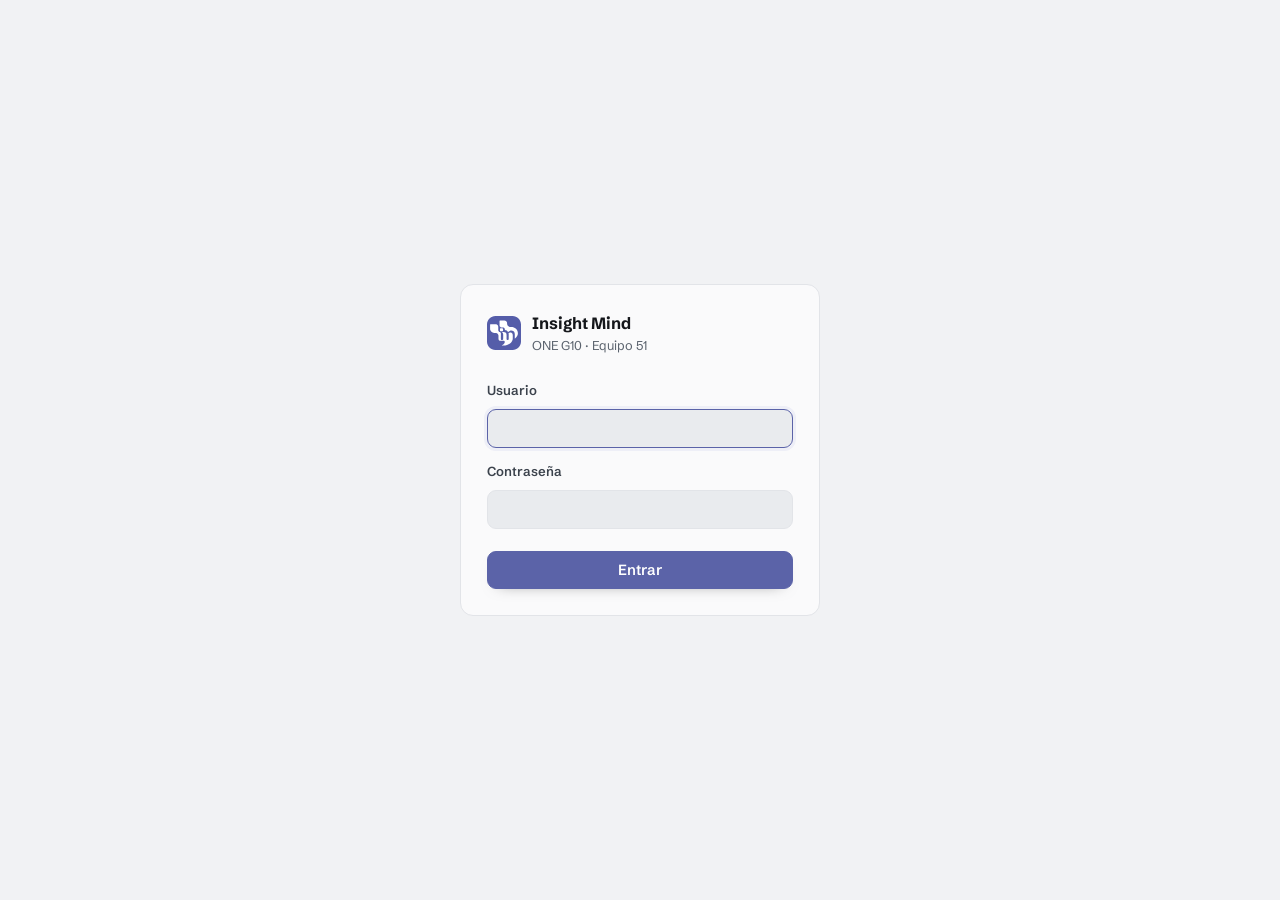
==== frontend/insightmind-v2/index.html @ 6f578e52 "feat(panel): isotipo en lugar de las iniciales y botón Actualizar en el Panorama - El isotipo de Ins" ====
<!doctype html>
<html lang="es">

<head>
  <meta charset="utf-8">
  <meta name="viewport" content="width=device-width, initial-scale=1">
  <title>Insight Mind 2.0</title>
  <link rel="preconnect" href="https://fonts.googleapis.com">
  <link rel="stylesheet"
    href="https://fonts.googleapis.com/css2?family=Schibsted+Grotesk:wght@400..800&family=IBM+Plex+Mono:wght@400;500&display=swap">
  <link rel="stylesheet" href="css/styles.css">
</head>

<body>
  <svg class="sprite" aria-hidden="true" focusable="false">
    <defs>
      <symbol id="i-flujo" viewBox="0 0 24 24">
        <path d="M13 2 4.5 13.5H11l-1 8.5 9-11.5h-6.5z" />
      </symbol>
      <symbol id="i-tickets" viewBox="0 0 24 24">
        <path
          d="M3 9.5V7a1.5 1.5 0 0 1 1.5-1.5h15A1.5 1.5 0 0 1 21 7v2.5a2.5 2.5 0 0 0 0 5V17a1.5 1.5 0 0 1-1.5 1.5h-15A1.5 1.5 0 0 1 3 17v-2.5a2.5 2.5 0 0 0 0-5Z" />
        <path d="M14 7v10" stroke-dasharray="2 2.5" />
      </symbol>
      <symbol id="i-publicaciones" viewBox="0 0 24 24">
        <rect x="3" y="5" width="18" height="16" rx="2" />
        <path d="M3 10h18M8 3v4M16 3v4" />
        <path d="M7.5 14.5h3M13.5 14.5h3" />
      </symbol>
      <symbol id="i-historial" viewBox="0 0 24 24">
        <path d="M3.5 7.5 5 5.2A2 2 0 0 1 6.7 4.3h10.6A2 2 0 0 1 19 5.2l1.5 2.3" />
        <rect x="3.5" y="7.5" width="17" height="12" rx="2" />
        <path d="M9.5 12h5" />
      </symbol>
      <symbol id="i-conexiones" viewBox="0 0 24 24">
        <path d="M10.5 13.5 7.8 16.2a3.8 3.8 0 0 1-5.4-5.4l2.7-2.7" />
        <path d="M13.5 10.5l2.7-2.7a3.8 3.8 0 0 1 5.4 5.4l-2.7 2.7" />
        <path d="M9.5 14.5l5-5" />
      </symbol>
      <symbol id="i-ajustes" viewBox="0 0 24 24">
        <path d="M4 7h10M18 7h2M4 17h4M12 17h8" />
        <circle cx="16" cy="7" r="2.3" />
        <circle cx="10" cy="17" r="2.3" />
      </symbol>
      <symbol id="i-panorama" viewBox="0 0 24 24"><path d="M3.5 10.5v3M8 6v12M12.5 3v18M17 7.5v9M21.5 11v2"/></symbol>
      <symbol id="i-mas" viewBox="0 0 24 24"><path d="M12 5.5v13M5.5 12h13"/></symbol>
      <symbol id="i-check" viewBox="0 0 24 24">
        <path d="m5 12.5 4.5 4.5L19 7" />
      </symbol>
      <symbol id="i-corto" viewBox="0 0 24 24">
        <path d="M12 4v11m0 0-4-4m4 4 4-4M5 20h14" />
      </symbol>
      <symbol id="i-largo" viewBox="0 0 24 24">
        <path d="M12 20V9m0 0-4 4m4-4 4 4M5 4h14" />
      </symbol>
      <symbol id="i-regenerar" viewBox="0 0 24 24">
        <path d="M20 12a8 8 0 1 1-2.6-5.9" />
        <path d="M20 4v4.5h-4.5" />
      </symbol>
      <symbol id="i-alerta" viewBox="0 0 24 24">
        <path d="M12 4.5 21 19.5H3z" />
        <path d="M12 10v4" />
        <circle cx="12" cy="16.8" r=".6" fill="currentColor" stroke="none" />
      </symbol>
      <symbol id="i-enchufe" viewBox="0 0 24 24">
        <path d="M9 3v6M15 3v6" />
        <path d="M6.5 9h11v3.2a5.5 5.5 0 0 1-11 0z" />
        <path d="M12 17.7V21" />
      </symbol>
      <symbol id="i-play" viewBox="0 0 24 24">
        <path d="M7 4.8v14.4L19.5 12z" />
      </symbol>
      <symbol id="i-sol" viewBox="0 0 24 24">
        <circle cx="12" cy="12" r="4.2" />
        <path
          d="M12 2.5v2.2M12 19.3v2.2M4.2 4.2l1.6 1.6M18.2 18.2l1.6 1.6M2.5 12h2.2M19.3 12h2.2M4.2 19.8l1.6-1.6M18.2 5.8l1.6-1.6" />
      </symbol>
      <symbol id="i-luna" viewBox="0 0 24 24">
        <path d="M20 14.5A8.5 8.5 0 0 1 9.5 4a8.5 8.5 0 1 0 10.5 10.5Z" />
      </symbol>
      <symbol id="i-sistema" viewBox="0 0 24 24">
        <circle cx="12" cy="12" r="8.5" />
        <path d="M12 3.5v17a8.5 8.5 0 0 0 0-17Z" fill="currentColor" stroke="none" />
      </symbol>
      <symbol id="i-guardado" viewBox="0 0 24 24">
        <circle cx="12" cy="12" r="8.5" />
        <path d="m8.5 12.3 2.5 2.5 4.5-5" />
      </symbol>
    </defs>
  </svg>

  <header class="mtop">
    <button class="hamb" id="hamb" aria-label="Abrir menú" aria-expanded="false" aria-controls="sidebar">
      <span></span><span></span><span></span>
    </button>
    <div class="mtop-brand"><img class="mk mk-logo" src="img/isotipo.svg" alt="Insight Mind" width="28" height="28"><b id="mtop_pag">Procesar lote</b></div>
    <button class="btn-link pano-actualizar-m" type="button" data-actualizar aria-label="Actualizar el Panorama"
      onclick="actualizarPanorama()"><svg class="ico"><use href="#i-regenerar" /></svg></button>
  </header>
  <div class="scrim" id="scrim" hidden></div>
  <div class="app">
    <div class="sidebar" id="sidebar">
      <div class="sb-title">
        <img class="mk mk-logo" src="img/isotipo.svg" alt="" width="30" height="30">
        <div><b>Insight Mind</b><span>ONE G10 · Equipo 51</span></div>
      </div>
      <nav>
        <div class="sb-lbl">Inteligencia</div>
        <button class="nav" data-p="panorama"><svg class="ico">
            <use href="#i-panorama" />
          </svg>Panorama</button>
        <div class="sb-lbl">Producción</div>
        <button class="nav" data-p="flujo" aria-current="page"><svg class="ico">
            <use href="#i-flujo" />
          </svg>Procesar lote</button>
        <div class="sb-lbl">Seguimiento</div>
        <button class="nav" data-p="tickets"><svg class="ico">
            <use href="#i-tickets" />
          </svg>Tickets<span class="badge" id="b_tic">—</span></button>
        <button class="nav" data-p="publicaciones"><svg class="ico">
            <use href="#i-publicaciones" />
          </svg>Publicaciones<span class="badge" id="b_pub">0</span></button>
        <button class="nav" data-p="historial"><svg class="ico">
            <use href="#i-historial" />
          </svg>Historial</button>
        <div class="sb-lbl">Configuración</div>
        <button class="nav" data-p="conexiones"><svg class="ico">
            <use href="#i-conexiones" />
          </svg>Conexiones<span class="badge" id="b_con">—</span></button>
        <button class="nav" data-p="ajustes"><svg class="ico">
            <use href="#i-ajustes" />
          </svg>Ajustes</button>
      </nav>
      <div class="sb-foot">
        <button class="themebtn" id="tema"><svg class="ico" id="tema_ico">
            <use href="#i-sistema" />
          </svg><span id="tema_txt">Tema: sistema</span></button>
        <button class="themebtn" id="btn_salir" hidden>Cerrar sesión · <span id="usr_txt"></span></button>
      </div>
    </div>

    <main>
      <div class="head">
        <div>
          <div class="titulo-fila">
            <h1 id="titulo">Procesar lote</h1>
            <!-- Solo visible en el Panorama (lo decide el CSS con :has, no app.js) -->
            <span class="pano-actualizar">
              <button class="btn-link" id="actualizar_pano" type="button" data-actualizar
                onclick="actualizarPanorama()"><svg class="ico"><use href="#i-regenerar" /></svg><span
                  id="actualizar_txt">Actualizar</span></button>
              <span class="mini" id="actualizado_txt" role="status" aria-live="polite"></span>
            </span>
          </div>
          <p id="subtitulo">Ingesta, análisis y curaduría en un solo flujo.</p>
        </div>
        <div style="flex:1"></div>
        <div class="row" id="acciones"></div>
      </div>
      <div class="wrap">

        <!-- PANORAMA -->
        <section id="p_panorama" hidden>
          <div class="grid">

            <div class="note" id="panorama_simulado"><svg class="ico"><use href="#i-alerta"/></svg>
        <div><b>Cifras simuladas.</b> El Panorama dibuja una serie de ejemplo de 180 días porque
        no pudo leer datos reales de MongoDB.
        <div class="mini" id="panorama_motivo"></div></div></div>

      <div class="filtros">
              <div class="radio" id="rango_btns" role="group" aria-label="Rango de fechas"></div>
              <label class="filtro-canal"><span class="label">Canal</span>
                <select id="canal_sel"></select></label>
              <span class="mini" id="rango_txt"></span>
            </div>

            <div class="stats" id="kpis"></div>

            <div class="block">
              <div class="blk-head">
                <div><p class="blk-title">Pulso de la comunidad</p>
                  <p class="blk-info">Positivas hacia arriba, negativas hacia abajo. Las líneas punteadas marcan hitos.</p></div>
                <div class="legend">
                  <span><i class="sw-pos"></i>Positivas</span>
                  <span><i class="sw-neu"></i>Neutrales</span>
                  <span><i class="sw-neg"></i>Negativas</span></div>
              </div>
              <div class="lectura" id="lectura"></div>
              <div class="pulso-wrap">
                <div class="pulso" id="pulso_graf" role="img"></div>
              </div>
              <div class="pulso-eje" id="pulso_eje"></div>
              <div class="pulso-hitos" id="pulso_hitos"></div>
            </div>

            <div class="cols2">
              <div class="block">
                <p class="blk-title">Temas en ascenso</p>
                <p class="blk-info">Ordenados por crecimiento contra el periodo anterior.</p>
                <div class="df"><table><thead><tr><th>Tema</th><th>Vol.</th><th>Var.</th><th>Curva</th><th>Ánimo</th></tr></thead>
                  <tbody id="tabla_temas"></tbody></table></div>
              </div>
              <div class="block">
                <p class="blk-title">Termómetro por tema</p>
                <p class="blk-info">Dónde duele y dónde celebra la comunidad, del más frío al más cálido.</p>
                <div class="termo" id="termo"></div>
              </div>
            </div>

            <div class="block">
              <p class="blk-title">Palabras bajo vigilancia</p>
              <p class="blk-info">Sigue un término y mira cuánto se menciona y con qué ánimo.</p>
              <div class="voz-chips" id="claves_chips"></div>
              <span class="label">Sugerencias · toca para vigilarlas</span>
              <div class="radio" id="claves_sug"></div>
              <div class="kw-grid" id="claves_grid"></div>
            </div>

            <div class="block">
              <p class="blk-title">Embudo de producción</p>
              <p class="blk-info">De lo que llegó a lo que salió publicado, con el filtro humano en medio.</p>
              <div class="embudo-layout">
                <div class="embudo" id="embudo_fases"></div>
                <div class="kpi-mins" id="embudo_extra"></div>
              </div>
            </div>

            <div class="block">
              <p class="blk-title">Desempeño por destino</p>
              <p class="blk-info">Dónde aprueba más el equipo y dónde hay que retocar más el texto.</p>
              <div class="df"><table><thead><tr><th>Destino</th><th>Generadas</th><th>Publicadas</th><th>Tasa</th><th>Editadas</th><th>Mediana</th></tr></thead>
                <tbody id="tabla_plat"></tbody></table></div>
            </div>

            <div class="cols2">
              <div class="block">
                <p class="blk-title">Voces que alimentan el contenido</p>
                <p class="blk-info">Quiénes originaron más casos de éxito en el periodo.</p>
                <div class="lista-voz" id="lista_voces"></div>
              </div>
              <div class="block">
                <p class="blk-title">Miembros que necesitan apoyo</p>
                <p class="blk-info">Cuatro o más mensajes negativos. Antes de que se vayan en silencio.</p>
                <div class="lista-voz" id="lista_riesgo"></div>
              </div>
            </div>

            <div class="note info"><svg class="ico"><use href="#i-guardado"/></svg>
              <div><b>De dónde saldrán estas cifras.</b> Cada mensaje analizado ya se guarda en la
              colección <code>analisis</code> de MongoDB, y cada pieza generada en <code>contenido_generado</code>.
              El panel solo pedirá agregaciones ya resueltas, nunca documentos sueltos. OCI Object Storage
              sigue siendo la fuente de verdad: MongoDB no la reemplaza, la consulta.</div></div>
          </div>
        </section>

        <!-- FLUJO -->
        <section id="p_flujo">
          <div class="grid">
            <div class="stepper" id="tabs_flujo">
              <button class="stp" data-s="1" aria-current="step"><span class="n">1</span><span><b>Ingesta</b><span
                    class="sub2">cargar y validar</span></span></button>
              <div class="sep">›</div>
              <button class="stp" data-s="2"><span class="n">2</span><span><b>Análisis</b><span class="sub2">sentimiento
                    y router</span></span></button>
              <div class="sep">›</div>
              <button class="stp" data-s="3"><span class="n">3</span><span><b>Curaduría</b><span class="sub2">revisar y
                    publicar</span></span></button>
            </div>

            <!-- PASO 1 -->
            <div id="paso_1">
              <div class="block">
                <p class="blk-title">Lote de interacciones</p>
                <p class="blk-info">Acepta <code>.json</code> y <code>.csv</code>. También puede llegar por webhook
                  desde Discord o un formulario.</p>
                <div class="dropzone" id="drop">Arrastra el archivo aquí
                  <div class="row" style="justify-content:center;margin-top:11px">
                    <button class="btn sm" id="btn_file">Subir archivo</button>
                    <button class="btn primary sm" id="btn_ejemplo">Usar lote de ejemplo</button>
                  </div><input type="file" id="file" accept=".json,.csv" multiple hidden>
                </div>
                <div id="archivos_subidos" class="archivos" hidden>
                  <div class="archivos-head">
                    <span class="label" style="margin:0">Archivos subidos</span>
                    <span class="mini" id="archivos_total">0 archivos</span>
                  </div>
                  <ul class="archivos-lista" id="archivos_lista" aria-live="polite"></ul>
                </div>
                <div id="validacion" hidden style="margin-top:14px">
                  <div class="row" style="margin-top:13px"><button class="btn primary" id="btn_procesar"><svg
                        class="ico">
                        <use href="#i-play" />
                      </svg>Procesar con IA</button></div>
                </div>
              </div>
            </div>

            <!-- PASO 2: ANÁLISIS -->
            <div id="paso_2" hidden>
              <div class="grid">
                <div class="block" id="blk_proceso">
                  <div class="row" style="justify-content:space-between;align-items:center;margin-bottom:8px">
                    <p class="blk-title" style="margin:0">Ejecución del grafo de procesos</p>
                    <span id="porcentaje" class="mono" style="font-weight:600;font-size:.92rem;color:var(--primary)">0%</span>
                  </div>
                  <div class="prog" role="progressbar" aria-valuenow="0" aria-valuemin="0" aria-valuemax="100" aria-label="Progreso de ejecución"><i id="barra" style="width:0%"></i></div>
                  <div class="steps" id="steps"></div>
                  <div class="note info" id="oci_linea" style="margin-top:13px" hidden><svg class="ico">
                      <use href="#i-guardado" />
                    </svg><span>Paquete guardado en <code id="oci_ruta"></code></span></div>
                </div>
                <div id="analisis_resultado" hidden>
                  <div class="grid">
                    <div id="banner_slot"></div>
                    <div class="stats" id="stats"></div>
                    <div class="cols2">
                      <div class="block">
                        <p class="blk-title">Sentimiento del lote</p>
                        <div class="bars" id="bars"></div>
                        <div class="legend">
                          <span><i style="background:var(--ok)"></i>Positivo <b id="l_pos"></b></span>
                          <span><i style="background:var(--border-2)"></i>Neutral <b id="l_neu"></b></span>
                          <span><i style="background:var(--alert)"></i>Negativo <b id="l_neg"></b></span>
                        </div>
                        <p class="blk-title" style="margin-top:18px">Temas de la semana</p>
                        <div class="df" style="margin-top:8px">
                          <table>
                            <tbody id="temas"></tbody>
                          </table>
                        </div>
                      </div>
                      <div class="block">
                        <p class="blk-title">Qué produjo este lote</p>
                        <p class="blk-info">Resumen antes de pasar a curaduría.</p>
                        <div class="grid" id="resumen_produccion" style="gap:9px"></div>
                        <p class="blk-title" style="margin-top:16px">Miembros que necesitan apoyo</p>
                        <div class="grid" id="apoyo" style="gap:8px;margin-top:8px"></div>
                      </div>
                    </div>
                    <details class="acc">
                      <summary>Ver los mensajes analizados</summary>
                      <div class="body">
                        <div class="df">
                          <table>
                            <thead>
                              <tr>
                                <th style="max-width:170px">Autor</th>
                                <th style="max-width:250px">Mensaje</th>
                                <th>Tipo</th>
                                <th>Sent.</th>
                                <th>Score</th>
                                <th style="max-width:250px">Por qué</th>
                                <th style="max-width:250px">Ruta</th>
                              </tr>
                            </thead>
                            <tbody id="tabla"></tbody>
                          </table>
                          <template id="tpl_fila_mensaje">
                            <tr>
                              <td><b data-campo="autor"></b></td>
                              <td class="muted" data-campo="texto"></td>
                              <td class="muted" data-campo="tipo"></td>
                              <td class="mono" data-campo="sent"></td>
                              <td class="mono"><b data-campo="score"></b></td>
                              <td class="muted" data-campo="porque"></td>
                              <td><span class="pill" data-campo="ruta"></span></td>
                            </tr>
                          </template>
                        </div>
                      </div>
                    </details>
                    <div class="row"><button class="btn primary" id="btn_a_3">Ir a curaduría →</button></div>
                  </div>
                </div>
              </div>
            </div>

            <!-- PASO 3: CURADURÍA -->
            <div id="paso_3" hidden>
              <div class="grid">
                <div class="sec-h">
                  <h2>Contenido generado</h2>
                  <p class="mini">Elige la plataforma y revisa sus borradores.</p>
                </div>
                <div id="conexion_aviso"></div>
                <div class="platwrap">
                  <div class="tabs" id="tabs_formato"></div>
                  <div id="curaduria"></div>
                </div>
              </div>
            </div>
          </div>
        </section>

        <!-- TICKETS -->
        <section id="p_tickets" hidden>
          <div class="grid">
            <div class="block">
              <p class="blk-title">Cola de tickets</p>
              <p class="blk-info">Se avisan en el canal del equipo. No se publican en redes ni salen del panel.</p>
              <div class="df">
                <table>
                  <thead>
                    <tr>
                      <th style="width:40px;text-align:center"><input type="checkbox" id="chk_todos_tickets" aria-label="Seleccionar todos los tickets" title="Seleccionar todos"></th>
                      <th style="width:75px">Severidad</th>
                      <th style="width:160px">Reportado por</th>
                      <th style="width:130px">Canal</th>
                      <th style="min-width:260px">Resumen</th>
                      <th style="width:110px">Aviso</th>
                      <th style="width:110px">Estado</th>
                    </tr>
                  </thead>
                  <tbody id="tabla_tickets"></tbody>
                </table>
              </div>
              <div class="row" style="margin-top:13px">
                <button class="btn primary" id="btn_discord" disabled title="Selecciona al menos un ticket para avisar">Avisar en Discord · #soporte-interno</button>
              </div>
            </div>
            <details class="acc">
              <summary>Historial de tickets de semanas anteriores</summary>
              <div class="body">
                <div class="df">
                  <table>
                    <thead>
                      <tr>
                        <th style="width:140px">Semana</th>
                        <th style="min-width:260px">Ticket</th>
                        <th style="width:120px">Canal</th>
                        <th style="width:100px">Abierto</th>
                        <th style="width:100px">Resuelto</th>
                        <th style="width:110px">Estado</th>
                      </tr>
                    </thead>
                    <tbody id="tabla_tickets_hist"></tbody>
                  </table>
                </div>
              </div>
            </details>
          </div>
        </section>

        <!-- PUBLICACIONES -->
        <section id="p_publicaciones" hidden>
          <div class="grid">
            <div class="stats stats-4" id="stats_pub"></div>
            <div class="block">
              <p class="blk-title">Publicado esta semana</p>
              <div class="df">
                <table>
                  <thead>
                    <tr>
                      <th>Fecha</th>
                      <th>Plataforma</th>
                      <th>Formato</th>
                      <th>Contenido</th>
                      <th>Origen</th>
                      <th>Enlace</th>
                    </tr>
                  </thead>
                  <tbody id="tabla_pub"></tbody>
                </table>
              </div>
            </div>
          </div>
        </section>

        <!-- HISTORIAL -->
        <section id="p_historial" hidden>
          <div class="grid">
            <div class="hist-layout" id="hist_layout">
              <div class="plat">
                <div class="plat-head"><b>Semanas</b></div>
                <div id="lista_semanas"></div>
              </div>
              <div class="grid" id="detalle_semana"></div>
            </div>
          </div>
        </section>

        <!-- CONEXIONES -->
        <section id="p_conexiones" hidden>
          <div class="grid">
            <p class="mini" style="margin:0">Cada destino se vincula una vez. Después, publicar es un clic desde
              curaduría.</p>
            <div class="plat" id="lista_conexiones"></div>
            <div class="note">LinkedIn y X usan publicación asistida. Las FAQ se publican por API en la web de la
              comunidad y el newsletter se exporta a Mailchimp. Los tickets solo avisan en el canal del equipo.</div>
          </div>
        </section>

        <!-- AJUSTES -->
        <section id="p_ajustes" hidden>
          <div class="grid">
            <div class="block">
              <p class="blk-title">Guía de voz</p>
              <p class="blk-info">Escribe las reglas y agrega chips de estilo. Todo junto se inyecta en los prompts de
                redacción.</p>
              <div class="voz-box">
                <div class="voz-chips" id="voz_chips"></div>
                <textarea rows="5" id="voz">Tono cercano, inspirador y concreto. Celebramos a la persona, no a la marca.
Español neutro, sin regionalismos. Frases cortas.
Palabras prohibidas: "revolucionario", "disruptivo", "sinergia".</textarea>
              </div>
              <span class="label" style="margin-top:14px">Sugerencias · toca para agregarlas al campo</span>
              <div class="radio" id="chips_estilo"></div>
              <div class="row" style="margin-top:13px"><button class="btn primary" id="btn_voz">Guardar guía de
                  voz</button><span class="mini" id="voz_msg"></span></div>
            </div>
            <div class="cols2">
              <div class="block">
                <p class="blk-title">Umbrales de decisión</p>
                <div class="grid" style="gap:12px">
                  <div><span class="label">Descartar si el score es menor a</span>
                    <select id="u_desc">
                      <option>30</option>
                      <option selected>40</option>
                      <option>50</option>
                    </select>
                  </div>
                  <div><span class="label">Caso de éxito si el score es mayor o igual a</span>
                    <select id="u_ex">
                      <option>60</option>
                      <option selected>70</option>
                      <option>80</option>
                    </select>
                  </div>
                </div>
                <div class="row" style="margin-top:13px">
                  <button class="btn primary" id="btn_umbrales">
                    Aplicar y recalcular
                  </button>
                  </div>
              </div>
              <div class="block">
                <p class="blk-title">Cuentas vinculadas</p>
                <p class="blk-info">Desvincular no borra lo ya publicado.</p>
                <div class="grid" id="lista_vinculadas" style="gap:9px"></div>
              </div>
            </div>
          </div>
        </section>
      </div>
    </main>
  </div>
  <div id="indicador_procesando" class="indicador-procesando" hidden aria-live="polite">
    <div class="spinner-proc"></div>
    <div class="indicador-info">
      <span class="indicador-titulo">Procesando con IA...</span>
      <span class="indicador-sub">Generando contenido</span>
    </div>
  </div>

  <div class="toasts" id="toasts"></div>
 
  <dialog id="dlg">
    <div class="modal" id="dlg_cont"></div>
  </dialog>

  <!-- Puerta de acceso: pide login y, solo con sesión válida, carga el resto de los scripts
       (datos-ejemplo, datos-dashboard, dashboard y app; lista y orden en js/auth.js). -->
  <div class="login" id="login" hidden>
    <form class="login-card" id="login_form">
      <div class="login-brand"><img class="mk mk-logo" src="img/isotipo.svg" alt="" width="34" height="34"><div><b>Insight Mind</b><span>ONE G10 · Equipo 51</span></div></div>
      <label for="login_user">Usuario</label>
      <input type="text" id="login_user" name="username" autocomplete="username" autocapitalize="none" spellcheck="false" required>
      <label for="login_pass">Contraseña</label>
      <input type="password" id="login_pass" name="password" autocomplete="current-password" required>
      <div class="login-err" id="login_err" role="alert" hidden></div>
      <button class="btn primary" id="login_btn" type="submit">Entrar</button>
    </form>
  </div>

  <script src="js/api.js"></script>
  <script src="js/auth.js"></script>
</body>

</html>
---- frontend/insightmind-v2/css/styles.css ----
/* ============================================================
   Insight Mind · sistema de color
   Tres bloques explícitos: claro por defecto, oscuro por sistema y
   oscuro/claro elegidos a mano. Sin depender de light-dark().
   Regla: el azul es el único acento. Todo lo demás es materia.
   ============================================================ */
/* ============================================================
   Insight Mind · sistema de color
   Oscuro ceniza (no negro absoluto) y claro gris cálido, al modo
   de Discord. Acento azul equivalente al morado de Linear.
   Claro por defecto, oscuro por sistema o por elección.
   ============================================================ */
:root{
  color-scheme: light;
  --primary-glow: #8A91CB;
  --sobre-neutral: #FFFFFF;
  --radius: 9px;
  --radius-lg: 13px;
  --font: "Schibsted Grotesk","Instrument Sans",system-ui,-apple-system,"Segoe UI",sans-serif;
  --mono: "IBM Plex Mono",ui-monospace,Menlo,monospace;

  /* ---- Tema claro: el valor por defecto ---- */
  --bg: #F1F2F4;
  --sunken: #E9EBEE;
  --panel: #FAFAFB;
  --block: #FAFAFB;
  --panel-2: #F1F2F4;
  --raised: #FFFFFF;
  --secondary: #ECEEF1;
  --ink: #15171B;
  --ink-2: #3B424C;
  --muted: #5A626D;
  --faint: #6E7681;
  --border: #E2E4E8;
  --border-2: #CBD0D7;
  --hairline: rgba(16,24,40,.035);
  --primary: #5B63A8;
  --primary-solid: #5B63A8;
  --primary-2: #4E568F;
  --primary-soft: #EEEFF7;
  --primary-line: #CCD0E6;
  --primary-ink: #4E568F;
  --on-primary: #FFFFFF;
  --ok: #2E7D5B;
  --ok-soft: #E9F3EE;
  --warn: #8A6212;
  --warn-soft: #F6F1E4;
  --alert: #B3424E;
  --alert-soft: #F9ECEE;
  --neutral: #78818D;
  --link: #4F63D8;
  --shadow: 0 1px 2px rgba(16,24,40,.05);
  /* Gráficos: temperatura apagada, el azul sigue siendo el único acento */
  --graf-pos: #5E9E7F;
  --graf-neu: #CDD2D9;
  --graf-neg: #C27F87;
}

/* ---- Oscuro cuando lo pide el sistema y el usuario no eligió claro ---- */
@media (prefers-color-scheme: dark){
  :root:not([data-theme="light"]){
    color-scheme: dark;
    --sobre-neutral: #0E0F12;
  --bg: #121317;
  --sunken: #0E0F12;
  --panel: #191B20;
  --block: #191B20;
  --panel-2: #1E2126;
  --raised: #22252B;
  --secondary: #22252B;
  --ink: #ECEEF2;
  --ink-2: #C6CCD6;
  --muted: #A8B0BD;
  --faint: #8A93A1;
  --border: #24272E;
  --border-2: #383C46;
  --hairline: rgba(255,255,255,.04);
  --primary: #8A91CB;
  --primary-solid: #8A91CB;
  --primary-2: #9BA2D8;
  --primary-soft: #1A1D2B;
  --primary-line: #343A52;
  --primary-ink: #A8AEE2;
  --on-primary: #111428;
  --ok: #7FCCA5;
  --ok-soft: #15241E;
  --warn: #E0C089;
  --warn-soft: #241F14;
  --alert: #E8A0A6;
  --alert-soft: #231519;
  --neutral: #5C6470;
  --link: #A3B2FF;
  --shadow: 0 1px 2px rgba(0,0,0,.45);
  /* Gráficos: temperatura apagada, el azul sigue siendo el único acento */
  --graf-pos: #6FAF8D;
  --graf-neu: #3F444E;
  --graf-neg: #B8757D;
  }
}

/* ---- Oscuro elegido a mano: gana sobre el sistema ---- */
:root[data-theme="dark"]{
  color-scheme: dark;
  --sobre-neutral: #0E0F12;
  --bg: #121317;
  --sunken: #0E0F12;
  --panel: #191B20;
  --block: #191B20;
  --panel-2: #1E2126;
  --raised: #22252B;
  --secondary: #22252B;
  --ink: #ECEEF2;
  --ink-2: #C6CCD6;
  --muted: #A8B0BD;
  --faint: #8A93A1;
  --border: #24272E;
  --border-2: #383C46;
  --hairline: rgba(255,255,255,.04);
  --primary: #8A91CB;
  --primary-solid: #8A91CB;
  --primary-2: #9BA2D8;
  --primary-soft: #1A1D2B;
  --primary-line: #343A52;
  --primary-ink: #A8AEE2;
  --on-primary: #111428;
  --ok: #7FCCA5;
  --ok-soft: #15241E;
  --warn: #E0C089;
  --warn-soft: #241F14;
  --alert: #E8A0A6;
  --alert-soft: #231519;
  --neutral: #5C6470;
  --link: #A3B2FF;
  --shadow: 0 1px 2px rgba(0,0,0,.45);
  /* Gráficos: temperatura apagada, el azul sigue siendo el único acento */
  --graf-pos: #6FAF8D;
  --graf-neu: #3F444E;
  --graf-neg: #B8757D;
}

/* ---- Claro elegido a mano: gana sobre un sistema oscuro ---- */
:root[data-theme="light"]{
  color-scheme: light;
  --sobre-neutral: #FFFFFF;
  --bg: #F1F2F4;
  --sunken: #E9EBEE;
  --panel: #FAFAFB;
  --block: #FAFAFB;
  --panel-2: #F1F2F4;
  --raised: #FFFFFF;
  --secondary: #ECEEF1;
  --ink: #15171B;
  --ink-2: #3B424C;
  --muted: #5A626D;
  --faint: #6E7681;
  --border: #E2E4E8;
  --border-2: #CBD0D7;
  --hairline: rgba(16,24,40,.035);
  --primary: #5B63A8;
  --primary-solid: #5B63A8;
  --primary-2: #4E568F;
  --primary-soft: #EEEFF7;
  --primary-line: #CCD0E6;
  --primary-ink: #4E568F;
  --on-primary: #FFFFFF;
  --ok: #2E7D5B;
  --ok-soft: #E9F3EE;
  --warn: #8A6212;
  --warn-soft: #F6F1E4;
  --alert: #B3424E;
  --alert-soft: #F9ECEE;
  --neutral: #78818D;
  --link: #4F63D8;
  --shadow: 0 1px 2px rgba(16,24,40,.05);
  /* Gráficos: temperatura apagada, el azul sigue siendo el único acento */
  --graf-pos: #5E9E7F;
  --graf-neu: #CDD2D9;
  --graf-neg: #C27F87;
}
*{box-sizing:border-box}
html,body{height:100%}
body{margin:0;background:var(--bg);color:var(--ink);font-family:var(--font);font-size:15px;line-height:1.5}
button,input,select,textarea{font-family:inherit}
.app{display:grid;grid-template-columns:238px 1fr;min-height:100%}

.sidebar{background:var(--panel-2);border-right:1px solid var(--border);padding:16px 12px;display:flex;flex-direction:column;gap:14px;position:sticky;top:0;height:100vh;overflow-y:auto}
.sb-title{display:flex;gap:9px;align-items:center;padding:2px 4px 6px}
.sb-title .mk{width:30px;height:30px;border-radius:var(--radius);background:var(--primary);color:var(--on-primary);display:grid;place-items:center;font-weight:700;font-size:.85rem}
.sb-title b{display:block;font-size:1rem;line-height:1.2}
.sb-title span{font-size:.78rem;color:var(--muted)}
.sb-lbl{font-size:.75rem;color:var(--muted);font-weight:600;padding:8px 6px 2px}
.nav{display:flex;align-items:center;gap:9px;width:100%;padding:8px 11px;border:1px solid transparent;background:none;border-radius:var(--radius);color:var(--ink-2);font-size:.92rem;cursor:pointer;text-align:left}
.nav:hover{background:var(--panel);border-color:var(--border)}
.nav[aria-current="page"]{background:var(--primary-soft);border-color:var(--primary);color:var(--ink);font-weight:600}
.nav .badge{margin-left:auto;display:inline-grid;place-items:center;min-width:19px;height:19px;
  padding:0 5px;border-radius:999px;background:var(--secondary);border:1px solid var(--border);
  font-size:.7rem;font-family:var(--mono);line-height:1;color:var(--muted)}
.sb-foot{margin-top:auto;display:flex;flex-direction:column;gap:9px;border-top:1px solid var(--border);padding-top:12px}

.block{background:var(--block);border:1px solid var(--border);border-radius:var(--radius-lg);padding:16px;box-shadow:var(--shadow)}
.label{display:block;font-size:.83rem;color:var(--muted);font-weight:600;margin-bottom:5px}
.blk-title{font-size:1.05rem;font-weight:600;margin:0 0 3px}
.blk-info{font-size:.85rem;color:var(--muted);margin:0 0 12px}

main{min-width:0;display:flex;flex-direction:column}
.head{padding:18px 24px 0;display:flex;gap:12px;align-items:flex-end;flex-wrap:wrap}
.head h1{margin:0;font-size:1.3rem;font-weight:700}
.head p{margin:3px 0 0;color:var(--muted);font-size:.9rem}
.wrap{padding:16px 24px 60px;display:flex;flex-direction:column;gap:14px;width:100%}

/* stepper del flujo: distinto de las tabs a propósito */
.stepper{display:flex;align-items:stretch;gap:2px;background:var(--panel-2);border:1px solid var(--border);border-radius:var(--radius-lg);padding:6px}
.stepper::-webkit-scrollbar{display:none}
.stp{flex:1 1 0;min-width:0;display:flex;gap:10px;align-items:center;padding:10px 14px;border:1px solid transparent;background:none;border-radius:var(--radius);color:var(--muted);cursor:pointer;text-align:left;white-space:nowrap}
.stp:hover{background:var(--block)}
.stp[aria-current="step"]{background:var(--block);color:var(--ink);box-shadow:var(--shadow);border-color:var(--border)}
.stp .n{width:24px;height:24px;border-radius:50%;border:1.5px solid currentColor;display:grid;place-items:center;font-size:.78rem;font-family:var(--mono);flex:none}
.stp[aria-current="step"] .n{background:var(--primary-solid);border-color:var(--primary-solid);color:var(--on-primary)}
.stp.done{color:var(--ok)}

.stp b{display:block;font-size:.92rem;line-height:1.2;overflow:hidden;text-overflow:ellipsis}
.stp span.sub2{font-size:.76rem;opacity:.85;display:block;overflow:hidden;text-overflow:ellipsis}
.stp>span:last-child{min-width:0}
.sep{display:grid;place-items:center;color:var(--faint);padding:0 2px;flex:none}
/* encabezado de sección dentro de un paso */
.sec-h{display:flex;align-items:baseline;gap:10px;flex-wrap:wrap;padding-top:4px}
.sec-h h2{margin:0;font-size:1.08rem;font-weight:700}
.sec-h .mini{margin:0}
/* las tabs de plataforma van pegadas a su tarjeta */
.platwrap{display:flex;flex-direction:column}
.platwrap .tabs{border-bottom:none;margin-bottom:-1px;padding-left:2px}
.platwrap .plat{border-top-left-radius:0}
.tabs{display:flex;gap:2px;border-bottom:1px solid var(--border);flex-wrap:wrap}
.tab{background:none;border:1px solid transparent;border-bottom:none;padding:9px 15px;border-radius:var(--radius) var(--radius) 0 0;color:var(--muted);font-size:.92rem;cursor:pointer;margin-bottom:-1px;display:inline-flex;gap:7px;align-items:center}
.tab:hover{color:var(--ink)}
.tab[aria-selected="true"]{background:var(--block);border-color:var(--border);color:var(--ink);font-weight:600}
.tab .c{display:inline-grid;place-items:center;min-width:19px;height:19px;padding:0 5px;
  border-radius:999px;background:var(--secondary);border:1px solid var(--border);
  font-family:var(--mono);font-size:.7rem;line-height:1;color:var(--muted)}
/* filtro de estado dentro de la tarjeta de plataforma */
.plat-head{flex-wrap:wrap}
.plat-filtros{display:flex;gap:5px;flex-wrap:wrap;align-items:center}
.plat-filtros button{border:1px solid var(--border-2);background:var(--block);color:var(--ink-2);padding:4px 10px;border-radius:999px;font-size:.82rem;cursor:pointer}
.plat-filtros button[aria-pressed="true"]{background:var(--primary-soft);border-color:var(--primary);color:var(--ink);font-weight:600}
.plat-filtros .sep2{width:1px;height:20px;background:var(--border);margin:0 3px}

.btn{padding:9px 16px;border-radius:var(--radius);border:1px solid var(--border-2);background:var(--secondary);color:var(--ink);font-size:.92rem;font-weight:600;cursor:pointer;display:inline-flex;gap:7px;align-items:center}
.btn:hover{background:var(--border)}
.btn.primary{background:var(--primary);border-color:var(--primary);color:var(--on-primary)}
.btn.primary:hover{background:var(--primary-2);border-color:var(--primary-2);color:var(--on-primary)}
.btn.sm{padding:6px 11px;font-size:.85rem}
.btn:disabled{opacity:.5;cursor:not-allowed}
/* modal de confirmación */
dialog{border:none;padding:0;background:transparent;max-width:min(560px,94vw);width:100%}
dialog::backdrop{background:rgba(3,7,18,.6);backdrop-filter:blur(2px)}
.modal{background:var(--block);border:1px solid var(--border);border-radius:14px;box-shadow:0 14px 26px rgba(0,0,0,.3);overflow:hidden}
.modal-head{display:flex;gap:11px;align-items:center;padding:15px 18px;border-bottom:1px solid var(--border);background:var(--panel-2)}
.modal-head .mk{width:34px;height:34px;border-radius:var(--radius);display:grid;place-items:center;font-weight:700;font-size:.8rem;flex:none}
.modal-head b{font-size:1.02rem}
.modal-body{padding:16px 18px;display:flex;flex-direction:column;gap:12px}
.modal-prev{background:var(--panel-2);border:1px solid var(--border);border-radius:var(--radius);padding:13px;font-size:.88rem;white-space:pre-wrap;max-height:230px;overflow:auto;line-height:1.55}
.modal-foot{display:flex;gap:9px;justify-content:flex-end;padding:13px 18px;border-top:1px solid var(--border);background:var(--panel-2);flex-wrap:wrap}
.modal-meta{display:flex;gap:16px;flex-wrap:wrap;font-size:.84rem;color:var(--muted)}
.modal-meta b{color:var(--ink)}
.row{display:flex;gap:9px;flex-wrap:wrap;align-items:center}
.cols2{display:grid;grid-template-columns:1fr 1fr;gap:14px}
.cols3{display:grid;grid-template-columns:repeat(3,1fr);gap:14px}
.grid{display:grid;gap:14px}

.radio{display:flex;gap:7px;flex-wrap:wrap;padding:9px 11px;border:1px solid var(--border);border-radius:var(--radius-lg);background:var(--panel-2)}
.radio button{border:1px solid var(--border-2);background:var(--block);color:var(--ink-2);padding:6px 12px;border-radius:999px;font-size:.87rem;cursor:pointer}
.radio button[aria-pressed="true"]{background:var(--primary-soft);border-color:var(--primary);color:var(--ink);font-weight:600}
.radio .c{font-family:var(--mono);font-size:.76rem;color:var(--muted);margin-left:5px}

input[type=text],select,textarea{width:100%;padding:9px 11px;border:1px solid var(--border);border-radius:var(--radius);background:var(--panel-2);color:var(--ink);font-size:.92rem}
textarea{line-height:1.6;resize:vertical}
input:focus,select:focus,textarea:focus{outline:none;border-color:var(--primary);box-shadow:0 0 0 3px var(--primary-soft)}

.acc{border:1px solid var(--border);border-radius:var(--radius-lg);background:var(--panel-2);overflow:hidden}
.acc>summary{cursor:pointer;padding:10px 13px;font-size:.88rem;font-weight:600;color:var(--ink-2);list-style:none;display:flex;gap:8px;align-items:center}
.acc>summary::-webkit-details-marker{display:none}
.acc>summary::before{content:"▸";color:var(--muted);transition:transform .15s}
.acc[open]>summary::before{transform:rotate(90deg)}
.acc .body{padding:0 13px 13px;font-size:.89rem;color:var(--ink-2)}
.acc .meta{font-family:var(--mono);font-size:.74rem;color:var(--muted);margin-bottom:6px}

.df{border:1px solid var(--border);border-radius:var(--radius-lg);overflow:auto;background:var(--block);padding:8px}
.df table{border-collapse:separate;border-spacing:0}
.df th:first-child{border-top-left-radius:6px;border-bottom-left-radius:6px}
.df th:last-child{border-top-right-radius:6px;border-bottom-right-radius:6px}
table{width:100%;border-collapse:collapse;font-size:.88rem}
th{background:var(--panel-2);font-size:.78rem;font-weight:600;color:var(--muted);text-align:left;padding:9px 11px;border-bottom:1px solid var(--border);border-right:1px solid var(--border)}
td{padding:9px 11px;border-bottom:1px solid var(--border);border-right:1px solid var(--border);vertical-align:middle}
th:last-child,td:last-child{border-right:none}
tr:last-child td{border-bottom:none}

.stat{background:var(--panel-2);border:1px solid var(--border);border-radius:var(--radius-lg);padding:12px 14px}
.stat .k{font-size:.8rem;color:var(--muted);font-weight:600}
.stat .v{font-size:1.6rem;font-weight:700;font-variant-numeric:tabular-nums;line-height:1.3}
.stat .d{font-size:.8rem;font-family:var(--mono)}
.stats{display:grid;grid-template-columns:repeat(5,1fr);gap:12px}
.up{color:var(--ok)} .down{color:var(--alert)}
.bars{display:flex;height:22px;border-radius:var(--radius);overflow:hidden;border:1px solid var(--border)}
.bars i{display:block}
.legend{display:flex;gap:14px;font-size:.85rem;color:var(--muted);margin-top:9px;flex-wrap:wrap}
.legend i{width:10px;height:10px;border-radius:3px;display:inline-block;margin-right:6px}

.pill{display:inline-block;font-size:.78rem;padding:2px 9px;border-radius:999px;border:1px solid;white-space:nowrap;font-weight:600}
.p-ok{color:var(--ok);border-color:var(--ok);background:var(--ok-soft)}
.p-warn{color:var(--warn);border-color:var(--warn);background:var(--warn-soft)}
.p-alert{color:var(--alert);border-color:var(--alert);background:var(--alert-soft)}
.p-mute{color:var(--muted);border-color:var(--border-2)}
.p-pri{color:var(--primary);border-color:var(--primary);background:var(--primary-soft)}
.mono{font-family:var(--mono);font-variant-numeric:tabular-nums;font-size:.86rem}
.muted{color:var(--muted)} .mini{font-size:.83rem;color:var(--muted)}
code{font-family:var(--mono);font-size:.84rem;background:var(--panel-2);padding:1px 5px;border-radius:4px}
.note{border:1px solid var(--warn);background:var(--warn-soft);border-radius:var(--radius-lg);padding:12px 15px;font-size:.9rem}
.note.err{border-color:var(--alert);background:var(--alert-soft)}
.note.info{border-color:var(--primary);background:var(--primary-soft)}
.prog{height:8px;background:var(--panel-2);border-radius:999px;overflow:hidden;border:1px solid var(--border);position:relative}
.prog i{display:block;height:100%;background:var(--primary);border-radius:999px;width:0%;transition:width .4s cubic-bezier(.4,0,.2,1)}
.steps{display:flex;flex-direction:column;gap:6px;font-family:var(--mono);font-size:.85rem;margin-top:12px}
.step{color:var(--faint)} .step.done{color:var(--ink-2)} .step.run{color:var(--primary);font-weight:500}

.toasts{position:fixed;top:16px;right:16px;display:flex;flex-direction:column;gap:9px;z-index:80;max-width:360px}
.toast{background:var(--block);border:1px solid var(--border-2);border-radius:var(--radius);padding:11px 14px;box-shadow:0 8px 20px rgba(0,0,0,.14);font-size:.88rem;display:flex;gap:10px;align-items:center}
.toast b{display:block;font-size:.8rem;color:var(--primary);margin-bottom:2px}
.toast.ok b{color:var(--ok)} .toast.ok b{color:var(--ok)}
.toast .undo{margin-left:auto;flex:none}

/* tarjeta por plataforma */
.plat{border:1px solid var(--border);border-radius:var(--radius-lg);background:var(--block);box-shadow:var(--shadow);overflow:hidden}
.plat-head{display:flex;gap:11px;align-items:center;padding:13px 16px;border-bottom:1px solid var(--border);background:var(--panel-2)}
.plat-head .mk{width:32px;height:32px;border-radius:var(--radius);display:grid;place-items:center;font-weight:700;font-size:.78rem;flex:none}
.plat-head b{font-size:1rem}
.item{padding:15px 16px;border-bottom:1px solid var(--border)}
.item:last-child{border-bottom:none}
.item.publicado{background:var(--primary-soft)}
.item.descartado{opacity:.5}
.dropzone{border:1px dashed var(--border-2);border-radius:var(--radius-lg);padding:26px;text-align:center;background:var(--panel-2);color:var(--muted)}
/* lista de archivos subidos (paso 1) */
.archivos{margin-top:14px}
.archivos[hidden]{display:none}
.archivos-head{display:flex;justify-content:space-between;align-items:center;gap:8px;margin-bottom:6px}
.archivos-lista{list-style:none;margin:0;padding:0;border:1px solid var(--border);border-radius:var(--radius-lg);background:var(--block);max-height:240px;overflow:auto}
.archivo{display:flex;align-items:center;gap:11px;padding:9px 13px;border-bottom:1px solid var(--border);animation:archivoIn .25s ease-out}
.archivo:last-child{border-bottom:none}
.archivo-ext{flex:none;width:38px;height:28px;display:grid;place-items:center;border-radius:var(--radius);background:var(--primary-soft);color:var(--primary-ink);border:1px solid var(--primary-line);font:600 .7rem var(--mono)}
.archivo-info{flex:1;min-width:0;display:flex;flex-direction:column}
.archivo-info b{font-size:.9rem;white-space:nowrap;overflow:hidden;text-overflow:ellipsis}
.archivo-estado{flex:none;font-size:.76rem;font-weight:600;padding:2px 9px;border-radius:999px;border:1px solid currentColor}
.archivo-estado.ok{color:var(--ok);background:var(--ok-soft)}
.archivo-estado.warn{color:var(--warn);background:var(--warn-soft)}
.archivo-estado.alert{color:var(--alert);background:var(--alert-soft)}
.archivo.subiendo .archivo-estado{animation:archivoPulso 1.1s ease-in-out infinite}
@keyframes archivoIn{from{opacity:0;transform:translateY(-4px)}to{opacity:1;transform:none}}
@keyframes archivoPulso{50%{opacity:.45}}
@media (prefers-reduced-motion:reduce){.archivo,.archivo.subiendo .archivo-estado{animation:none}}
.empty{text-align:center;color:var(--muted);padding:34px 16px}
.conn{display:flex;gap:12px;align-items:center;padding:13px 15px;border-bottom:1px solid var(--border)}
.conn:last-child{border-bottom:none}
.conn .mk{width:34px;height:34px;border-radius:var(--radius);display:grid;place-items:center;font-weight:700;font-size:.8rem;flex:none}
.conn .b{flex:1;min-width:0}
.dot{display:inline-flex;align-items:center;gap:6px;font-size:.84rem;color:var(--muted)}
.dot i{width:8px;height:8px;border-radius:50%;background:var(--border-2)}
.dot.on{color:var(--ok)} .dot.on i{background:var(--ok)}
.themebtn{display:flex;align-items:center;gap:8px;padding:8px 11px;border-radius:var(--radius);border:1px solid var(--border);background:var(--block);color:var(--ink-2);font-size:.87rem;cursor:pointer}

/* campo de voz con chips dentro */
.voz-box{border:1px solid var(--border);border-radius:var(--radius);background:var(--panel-2);padding:9px}
.voz-box:focus-within{border-color:var(--primary);box-shadow:0 0 0 3px var(--primary-soft)}
.voz-box textarea{border:none;background:none;padding:4px 2px;box-shadow:none!important}
.voz-box textarea:focus{outline:none}
.voz-chips{display:flex;gap:6px;flex-wrap:wrap;margin-bottom:7px}
.vchip{display:inline-flex;align-items:center;gap:6px;background:var(--primary-soft);border:1px solid var(--primary);color:var(--ink);padding:3px 6px 3px 10px;border-radius:999px;font-size:.83rem;font-weight:600}
.vchip button{border:none;background:none;color:var(--muted);cursor:pointer;font-size:.95rem;line-height:1;padding:0 2px}
.vchip button:hover{color:var(--alert)}
.semana-btn{display:flex;gap:12px;align-items:center;width:100%;text-align:left;padding:13px 15px;border:none;border-bottom:1px solid var(--border);background:none;color:var(--ink);cursor:pointer}
.semana-btn:last-child{border-bottom:none}
.semana-btn:hover{background:var(--panel-2)}
.semana-btn[aria-current="true"]{background:var(--primary-soft)}
.semana-btn b{font-size:.95rem}

@media(max-width:1100px){.app{grid-template-columns:210px 1fr}.stats{grid-template-columns:repeat(3,1fr)}.cols3{grid-template-columns:repeat(2,1fr)}}
@media(max-width:900px){.cols2,.cols3{grid-template-columns:1fr}.df table{min-width:640px}}
@media(max-width:800px){
  body{font-size:14px}
  .app{grid-template-columns:1fr}
  .sidebar{position:sticky;top:0;z-index:30;height:auto;border-right:none;border-bottom:1px solid var(--border);padding:10px 12px;gap:10px}
  .sb-title{padding:0}
  .sidebar nav{flex-direction:row;flex-wrap:nowrap;overflow-x:auto;gap:6px;padding-bottom:4px;scrollbar-width:none;display:flex}
  .sidebar nav::-webkit-scrollbar{display:none}
  .sb-lbl{display:none}
  .nav{width:auto;white-space:nowrap;flex:none;padding:7px 12px;font-size:.88rem}
  .sb-foot{flex-direction:row;flex-wrap:wrap;align-items:center;gap:8px;margin-top:0;padding-top:10px}
  .head{padding:14px 14px 0} .head h1{font-size:1.15rem}
  .wrap{padding:12px 14px 48px;gap:12px}
  .block,.item{padding:14px}
  .stats{grid-template-columns:repeat(2,1fr);gap:9px}
  .stat .v{font-size:1.35rem}
  .tabs{overflow-x:auto;flex-wrap:nowrap;scrollbar-width:none}
  .tabs::-webkit-scrollbar{display:none}
  .tab{white-space:nowrap;flex:none;padding:9px 12px}
  textarea{font-size:16px}
  .btn.sm{flex:1;justify-content:center;min-width:112px}
  .toasts{left:12px;right:12px;top:10px;max-width:none}
  .conn{flex-wrap:wrap} .conn>.btn{width:100%;justify-content:center}
}
@media(max-width:420px){.stats{grid-template-columns:1fr}}

/* ============================================================
   v2 · Navegación móvil, microinteracciones y calma cromática
   ============================================================ */

/* ---- 1. Jerarquía de color: el naranja solo para la acción principal ---- */
.tab .c.pend{background:var(--primary-soft);color:var(--primary);border:1px solid var(--primary);font-weight:700}
.pill{font-weight:600;background:transparent}
.p-warn{color:var(--muted);border-color:var(--border-2)}          /* Pendiente: neutro */
.p-ok{color:var(--ok);border-color:var(--ok);background:transparent} /* Listo: solo contorno */
.p-pri{color:var(--primary);border-color:var(--primary);background:var(--primary-soft)}
.note.err b{color:var(--alert)}

/* ---- 2. Botones de la misma altura, siempre ---- */
.btn{min-height:38px;justify-content:center;transition:background .15s,border-color .15s,color .15s,transform .1s}
.btn.sm{min-height:34px}
.btn:active{transform:translateY(1px)}
.btn:focus-visible,.nav:focus-visible,.tab:focus-visible,.stp:focus-visible{outline:2px solid var(--primary);outline-offset:2px}
.acciones-activo{display:flex;gap:8px;flex-wrap:wrap}
.acciones-activo .btn{flex:0 1 auto}

/* ---- 3. Microinteracciones ---- */
.nav{transition:background .15s,color .15s,transform .15s}
.nav:hover{transform:translateX(2px)}
.tab,.stp{transition:background .18s,color .18s,box-shadow .18s}
.stp .n{transition:background .25s,border-color .25s,color .25s}
.stp.done .n{animation:pop .32s ease}

.item{animation:aparecer .3s ease both}
.item:nth-child(2){animation-delay:.04s}
.item:nth-child(3){animation-delay:.08s}
.item:nth-child(4){animation-delay:.12s}
.item:nth-child(n+5){animation-delay:.16s}
.toast{animation:entrar .24s cubic-bezier(.2,.9,.3,1) both}
dialog[open]{animation:subir .2s ease both}
dialog[open]::backdrop{animation:fundir .2s ease both}
.step.run{animation:latir 1.1s ease-in-out infinite}
.plat-filtros button,.radio button{transition:background .15s,border-color .15s,transform .1s}
.plat-filtros button:active,.radio button:active{transform:translateY(1px)}
@keyframes pop{0%{transform:scale(.6)}60%{transform:scale(1.15)}100%{transform:scale(1)}}
@keyframes aparecer{from{opacity:0;transform:translateY(6px)}to{opacity:1;transform:none}}
@keyframes entrar{from{opacity:0;transform:translateX(18px)}to{opacity:1;transform:none}}
@keyframes subir{from{opacity:0;transform:translateY(12px) scale(.98)}to{opacity:1;transform:none}}
@keyframes fundir{from{opacity:0}to{opacity:1}}
@keyframes latir{0%,100%{opacity:1}50%{opacity:.55}}

/* ---- 4. Cabecera móvil y menú lateral deslizante ---- */
.mtop{display:none}
.hamb{width:40px;height:40px;border:1px solid var(--border);background:var(--block);border-radius:var(--radius);
  display:grid;place-content:center;gap:4px;cursor:pointer;padding:0 10px}
.hamb span{display:block;width:18px;height:2px;background:var(--ink);border-radius:2px;
  transition:transform .24s ease,opacity .18s ease}
body.menu-abierto .hamb span:nth-child(1){transform:translateY(6px) rotate(45deg)}
body.menu-abierto .hamb span:nth-child(2){opacity:0}
body.menu-abierto .hamb span:nth-child(3){transform:translateY(-6px) rotate(-45deg)}
.scrim{position:fixed;inset:0;background:rgba(3,7,18,.55);z-index:55;opacity:0;transition:opacity .24s ease}
body.menu-abierto .scrim{opacity:1}

@media(max-width:900px){
  .mtop{display:flex;align-items:center;gap:12px;position:sticky;top:0;z-index:40;
    padding:10px 14px;background:var(--panel-2);border-bottom:1px solid var(--border)}
  .mtop-brand{display:flex;align-items:center;gap:9px;min-width:0}
  .mtop-brand .mk{width:28px;height:28px;border-radius:7px;background:var(--primary);color:var(--on-primary);
    display:grid;place-items:center;font-weight:700;font-size:.78rem;flex:none}
  .mtop-brand b{font-size:1rem;white-space:nowrap;overflow:hidden;text-overflow:ellipsis}

  .app{grid-template-columns:1fr}
  .sidebar{position:fixed;top:0;left:0;bottom:0;width:min(280px,82vw);height:100dvh;z-index:60;
    border-right:1px solid var(--border);transform:translateX(-102%);transition:transform .26s cubic-bezier(.2,.9,.3,1);
    padding:16px 12px;gap:14px}
  body.menu-abierto .sidebar{transform:none;box-shadow:12px 0 40px rgba(0,0,0,.35)}
  .sidebar nav{flex-direction:column;flex-wrap:nowrap;overflow:visible}
  .sb-lbl{display:block}
  .nav{width:100%;white-space:normal;font-size:.95rem;padding:10px 12px}
  .sb-foot{flex-direction:column;align-items:stretch;margin-top:auto;padding-top:14px}
  .head{display:none}                      /* el título vive en la cabecera móvil */
  .wrap{padding:14px 14px 56px}
}

/* ---- 5. Móvil: todo del mismo ancho, sin apretujones ---- */
@media(max-width:620px){
  .acciones-activo{display:grid;grid-template-columns:1fr 1fr;gap:8px}
  .acciones-activo .btn{width:100%}
  .acciones-activo .sep2{display:none}
  .item .row{gap:10px}
  .plat-head{gap:10px}
  .plat-filtros{width:100%;display:grid;grid-template-columns:repeat(2,1fr);gap:6px}
  .plat-filtros button{width:100%;justify-content:center;display:flex;gap:6px;align-items:center}
  .plat-filtros .btn{grid-column:1 / -1}
  .plat-filtros .sep2{display:none}
  .stepper{gap:0}
  .stp{min-width:118px;padding:9px 10px}
  .stp .sub2{display:none}
  .modal-foot .btn{flex:1}
  .stats{grid-template-columns:1fr 1fr}
  .toasts{left:12px;right:12px;top:auto;bottom:12px;max-width:none}
  .toast{animation:entrar-abajo .24s ease both}
  @keyframes entrar-abajo{from{opacity:0;transform:translateY(16px)}to{opacity:1;transform:none}}
}

/* ---- 6. Respetar la preferencia de menos movimiento ---- */
@media (prefers-reduced-motion: reduce){
  *,*::before,*::after{animation-duration:.01ms!important;animation-iteration-count:1!important;
    transition-duration:.01ms!important}
}

/* ---- 7. Ajustes finos de móvil ---- */
@media(max-width:620px){
  .dropzone .row{display:grid;grid-template-columns:1fr 1fr;gap:8px}
  .dropzone .row .btn{width:100%}
  .stepper{padding:5px}
  .stp{min-width:0;flex:1 1 0;padding:9px 6px;gap:7px}
  .stp b{font-size:.86rem;overflow:hidden;text-overflow:ellipsis}
  .sep{padding:0}
  .modal-meta{gap:10px;font-size:.82rem}
}

/* ---- 8. Nada se desborda: los contenedores pueden encogerse ---- */
main,.wrap,section,.grid,.grid>*,.platwrap,.plat,.item,.cols2,.cols2>*,.cols3,.cols3>*,.stat,.block{min-width:0}
.plat-head>div{min-width:0}
.item .row{min-width:0}
@media(max-width:620px){
  .plat-head>div[style]{min-width:0!important;flex:1 1 100%}
  .plat-filtros{grid-template-columns:repeat(2,minmax(0,1fr))}
}
/* el sello de la plataforma nunca se estira */
@media(max-width:620px){ .plat-head>.mk{flex:0 0 32px!important;width:32px;min-width:32px} }

/* ---- 9. Historial y métricas: retículas que sí se adaptan ---- */
.hist-layout{display:grid;grid-template-columns:280px 1fr;gap:14px;align-items:start}
.stats-4{grid-template-columns:repeat(4,1fr)}
.stats-3{grid-template-columns:repeat(3,1fr)}
@media(max-width:1100px){.hist-layout{grid-template-columns:240px 1fr}}
@media(max-width:900px){
  .hist-layout{grid-template-columns:1fr}
  .stats-3{grid-template-columns:repeat(3,minmax(0,1fr))}
}
@media(max-width:620px){
  .stats-4,.stats-3{grid-template-columns:repeat(2,minmax(0,1fr))}
  /* la lista de semanas se vuelve un carrusel horizontal */
  .hist-layout>.plat:first-child{overflow:hidden}
  .hist-layout .semana-btn{border-bottom:1px solid var(--border)}
  #detalle_semana .df table{min-width:520px}
}
@media(max-width:360px){.stats-4,.stats-3{grid-template-columns:1fr}}

/* ============================================================
   v3 · Pase de acabado: iconografía dibujada, superficies del
   navegador y limpieza de recursos prestados
   ============================================================ */

/* ---- Iconos: un solo trazo, un solo tamaño ---- */
.sprite{position:absolute;width:0;height:0;overflow:hidden}
.ico{width:18px;height:18px;flex:none;fill:none;stroke:currentColor;stroke-width:1.7;
  stroke-linecap:round;stroke-linejoin:round;vertical-align:-3px}
.btn .ico,.plat-filtros .ico{width:15px;height:15px;stroke-width:1.9}
.nav .ico{opacity:.85}
.nav[aria-current="page"] .ico{opacity:1}
.note .ico{width:17px;height:17px;flex:none;margin-top:1px}
.note{display:flex;gap:10px;align-items:flex-start}
[hidden]{display:none!important}

/* ---- Superficies que pinta el navegador, no el diseño ---- */
:root{accent-color:var(--primary);caret-color:var(--primary);scrollbar-color:var(--border-2) transparent}
*::-webkit-scrollbar{width:11px;height:11px}
*::-webkit-scrollbar-track{background:transparent}
*::-webkit-scrollbar-thumb{background:var(--border-2);border-radius:99px;border:3px solid var(--bg)}
*::-webkit-scrollbar-thumb:hover{background:var(--muted)}
.df::-webkit-scrollbar-thumb,textarea::-webkit-scrollbar-thumb{border-color:var(--panel-2)}
a{color:var(--link);text-underline-offset:3px;text-decoration-thickness:1px}
td .mono,th .mono,.stat .v,.kpi .val{font-variant-numeric:tabular-nums}

/* ---- Sin bordes de color prestados: el estado se dice con tinte ---- */
.note{border:1px solid var(--warn);background:var(--warn-soft);border-left-width:1px}
.note.err{border-color:var(--alert);background:var(--alert-soft);border-left-width:1px}
.note.err .ico{color:var(--alert)}
.note.info{border-color:var(--primary);background:var(--primary-soft);border-left-width:1px}
.item.publicado{background:color-mix(in srgb,var(--primary) 7%,transparent);box-shadow:none}

/* ---- Indicador de nodo del grafo, sin glifos de texto ---- */
.step{display:flex;gap:9px;align-items:center}
.sdot{width:14px;height:14px;border-radius:50%;border:1.6px solid var(--border-2);flex:none;position:relative}
.step.run .sdot{border-color:var(--primary);border-top-color:transparent;animation:girar .8s linear infinite}
.step.done .sdot{border-color:var(--ok);background:var(--ok)}
.step.done .sdot::after{content:"";position:absolute;left:4px;top:1px;width:4px;height:7.5px;
  border:1.8px solid var(--bg);border-top:0;border-left:0;transform:rotate(42deg)}
.step.run{animation:none}
@keyframes girar{to{transform:rotate(360deg)}}

/* ---- El paso completado del flujo usa el mismo icono ---- */
.stp .n .ico{width:13px;height:13px;stroke-width:2.4}

/* ---- La marca en naranja lleva texto oscuro: 7.4:1 en vez de 2.6:1 ---- */
.btn.primary{color:var(--on-primary)}
.btn.primary:hover{color:var(--on-primary)}
.logo,.sb-title .mk,.mtop-brand .mk{color:var(--on-primary)}
::selection{background:var(--primary);color:var(--on-primary)}

/* ---- El stepper se compacta por grados, sin saltos ---- */
@media(max-width:1000px){ .stp .sub2{display:none} .stp{padding:9px 11px} }
@media(max-width:620px){
  .stepper{padding:4px;gap:0}
  .stp{padding:8px 6px;gap:7px;justify-content:center}
  .stp b{font-size:.82rem}
  .sep{display:none}
  .stp .n{width:21px;height:21px;font-size:.72rem}
}
@media(max-width:380px){ .stp b{display:none} .stp{justify-content:center} }

/* El subtítulo del paso se oculta por especificidad igual, no por orden */
@media(max-width:1000px){ .stp span.sub2{display:none} }
@media(max-width:380px){ .stp b{display:none} }

/* ============================================================
   Acabado: materia, halo y un solo acento
   ============================================================ */

/* Halo ambiental: una sola fuente de luz arriba, muy baja.
   Es lo que separa "fondo negro" de "espacio con profundidad". */
body{position:relative;isolation:isolate}
body::before{content:"";position:fixed;inset:0 0 auto;height:60vh;z-index:-1;pointer-events:none;
  background:radial-gradient(70% 55% at 50% -12%,
    color-mix(in srgb, var(--primary-glow) 11%, transparent), transparent 72%)}

/* Las tarjetas se sostienen en un hilo de luz, no en un borde grueso */
.block,.plat,.kpi,.stat,.df,.acc,.modal,.toast{box-shadow:var(--shadow),inset 0 0 0 1px var(--hairline)}
.block,.plat,.df,.modal{border-color:var(--border)}

/* Tipografía: el peso hace la jerarquía, no el color */
h1,.blk-title,.sb-title b,.modal-head b,.plat-head b{letter-spacing:-.018em}
.head h1{letter-spacing:-.025em;font-weight:700}
.stat .v,.kpi .val{letter-spacing:-.03em;font-variant-numeric:tabular-nums}
.sb-lbl,.label{letter-spacing:.09em;text-transform:uppercase;font-size:.68rem}
.label{color:var(--faint)}

/* El acento aparece como luz, no como relleno plano */
.btn.primary{background:var(--primary-solid);border-color:var(--primary-solid);color:var(--on-primary);
  box-shadow:0 6px 16px -12px rgba(0,0,0,.55)}
.btn.primary:hover{background:var(--primary-2);border-color:var(--primary-2)}
.nav[aria-current="page"]{background:var(--primary-soft);border-color:var(--primary-line);color:var(--ink)}
.nav[aria-current="page"] .ico{color:var(--primary)}
.stp[aria-current="step"]{background:var(--raised);border-color:var(--border-2)}
.stp[aria-current="step"] .n{background:var(--primary-solid);border-color:var(--primary-solid);color:var(--on-primary)}
.stp.done{color:var(--muted)}
.stp.done .n{background:transparent;border-color:var(--ok);color:var(--ok)}
.tab .c.pend{background:var(--primary);border-color:var(--primary);color:var(--on-primary);font-weight:700}
.tab[aria-selected="true"] .c{border-color:var(--border-2)}
.plat-filtros button[aria-pressed="true"],.radio button[aria-pressed="true"]{
  background:var(--primary-soft);border-color:var(--primary-line);color:var(--ink)}

/* Estados: contorno tenue, sin semáforos */
.pill{background:transparent;border-color:var(--border-2);color:var(--muted)}
.p-ok{color:var(--ok);border-color:color-mix(in srgb,var(--ok) 45%,transparent)}
.p-warn{color:var(--muted);border-color:var(--border-2)}
.p-alert{color:var(--alert);border-color:color-mix(in srgb,var(--alert) 45%,transparent)}
.p-pri{color:var(--primary);border-color:var(--primary-line);background:var(--primary-soft)}
.item.publicado{background:color-mix(in srgb,var(--primary) 5%,transparent)}
.note{border-color:var(--border);background:var(--sunken)}
.note.err{border-color:color-mix(in srgb,var(--alert) 40%,transparent);background:var(--alert-soft)}
.note.info{border-color:var(--primary-line);background:var(--primary-soft)}
.note .ico{color:var(--muted)}
.note.err .ico{color:var(--alert)}
.note.info .ico{color:var(--primary)}

/* Sellos de plataforma: el color de marca se mezcla con la superficie
   en lugar de imponerse. Se reconocen sin gritar. */
.mk{background:color-mix(in srgb, var(--pc, var(--primary)) 18%, var(--raised))!important;
  color:var(--ink)!important;
  box-shadow:inset 0 0 0 1px color-mix(in srgb, var(--pc, var(--primary)) 38%, transparent);
  font-size:.72rem;letter-spacing:.02em}

/* Superficies hundidas: campos, cabeceras de tabla, código */
textarea,input[type=text],select,.dropzone,.prog,code,th,.acc{background:var(--sunken)}
.acc{border-color:var(--border)}
.fuente{background:var(--sunken);border-color:var(--border)}
.sidebar{background:var(--panel);border-right-color:var(--border)}
.mtop{background:var(--panel);border-bottom-color:var(--border)}
.modal-head,.modal-foot{background:var(--sunken)}
.bars{border-color:var(--border)}

/* Deshabilitado legible: se apaga la superficie, no el texto */
.btn:disabled{opacity:1;background:var(--sunken);border-color:var(--border);color:var(--faint);
  box-shadow:none;cursor:not-allowed}
.item.descartado{opacity:1;background:transparent}
.item.descartado .fuente,.item.descartado textarea{opacity:.62}

/* Superficies del navegador, en el mismo idioma */
::selection{background:color-mix(in srgb,var(--primary) 30%,transparent);color:var(--ink)}
:root{accent-color:var(--primary);caret-color:var(--primary);
  scrollbar-color:var(--border-2) transparent}
*::-webkit-scrollbar-thumb{background:var(--border-2);border-color:var(--bg)}
.btn:focus-visible,.nav:focus-visible,.tab:focus-visible,.stp:focus-visible,
button:focus-visible,summary:focus-visible{outline:2px solid var(--primary);outline-offset:2px}

/* Los pasos completados se apagan en vez de teñirse de verde:
   el color queda reservado para lo que aún pide atención. */
.stp.done{color:var(--muted)}
.stp.done .n{background:transparent;border-color:var(--border-2);color:var(--muted)}
.step.done{color:var(--muted)}
.step.done .sdot{background:var(--border-2);border-color:var(--border-2)}
.step.done .sdot::after{border-color:var(--panel)}
.step.run .sdot{border-color:var(--primary);border-top-color:transparent}

/* Identidad en el sidebar: una línea, sin envolver */
.sb-title b{font-size:1.02rem;letter-spacing:-.02em}
.sb-title span{font-size:.74rem;color:var(--faint);white-space:nowrap;overflow:hidden;text-overflow:ellipsis;display:block;max-width:150px}
.sb-title .mk{background:var(--primary-solid)!important;color:var(--on-primary)!important;box-shadow:none;font-weight:700}
.mtop-brand .mk{background:var(--primary-solid)!important;color:var(--on-primary)!important}

/* Las versalitas quedan solo para los rótulos de navegación del sidebar.
   Las etiquetas de campo vuelven a caja normal y a tamaño legible. */
.label{text-transform:none;letter-spacing:0;font-size:.82rem;color:var(--muted);font-weight:600}
.sb-lbl{font-size:.7rem;letter-spacing:.1em}

/* Una tarjeta, un plano. Las superficies interiores se distinguen por
   tinte y línea, nunca por otra sombra encima de la sombra. */
.block .df,.block .stat,.block .acc,.plat .df,.plat .acc,.item .fuente,.item .acc,
.block .kpi,.hist-layout .stat{box-shadow:none}
.stat{background:var(--sunken);border-color:var(--border)}
.df{box-shadow:none;border-color:var(--border)}
.acc{box-shadow:none}

/* Las tablas respiran: antes de apretar una columna, la tabla se desplaza */
#detalle_semana .df table{min-width:620px}
#detalle_semana td:nth-child(3){min-width:240px}
#p_tickets .df table{min-width:760px;width:100%}
#tabla_tickets td:nth-child(1), #tabla_tickets_curaduria td:nth-child(1){width:40px;text-align:center}
#tabla_tickets td:nth-child(5), #tabla_tickets_curaduria td:nth-child(5), #tabla_tickets_hist td:nth-child(2){white-space:normal}
.df td,.df th{white-space:nowrap}
.df td:nth-child(3),.df td:nth-child(4){white-space:normal}
input[type="checkbox"]:disabled{cursor:not-allowed;opacity:.4}

.p-pri{color:var(--primary-ink)}
.nav[aria-current="page"] .badge{color:var(--primary-ink);border-color:var(--primary-line)}

/* ============================================================
   Cierre: equilibrio del tema claro y microinteracciones
   ============================================================ */

/* El punto de nodo completado era casi invisible en claro:
   el relleno gris claro se comía la palomita. */
.step.done .sdot{background:var(--neutral);border-color:var(--neutral)}
.step.done .sdot::after{border-color:var(--sobre-neutral)}

/* En claro, el halo superior desaparecía contra el lienzo gris.
   Se apoya en la sombra propia de las tarjetas. */
.block,.plat,.modal{box-shadow:var(--shadow), inset 0 0 0 1px var(--hairline)}

/* — Microinteracciones — */

/* La pestaña activa crece desde el centro en vez de aparecer */
.tab{position:relative}
.tab::after{content:"";position:absolute;left:12px;right:12px;bottom:-1px;height:2px;
  background:var(--primary);border-radius:2px;transform:scaleX(0);transform-origin:center;
  transition:transform .22s cubic-bezier(.2,.9,.3,1)}
.tab[aria-selected="true"]::after{transform:scaleX(1)}

/* La fila de contenido responde al cursor sin moverse de sitio */
.item{transition:background .18s ease}
.item:hover{background:color-mix(in srgb, var(--ink) 3%, transparent)}
.item.publicado:hover{background:color-mix(in srgb, var(--primary) 8%, transparent)}

/* El icono del menú acompaña al hover del propio ítem */
.nav .ico{transition:transform .18s cubic-bezier(.2,.9,.3,1),opacity .18s}
.nav:hover .ico{transform:translateX(1px) scale(1.06);opacity:1}

/* Las tarjetas de métrica marcan el paso del cursor con la línea, no con sombra */
.stat,.kpi{transition:border-color .18s ease,background .18s ease}
.stat:hover,.kpi:hover{border-color:var(--border-2)}

/* Los botones secundarios se levantan un pelo; el primario solo se ilumina */
.btn{transition:background .16s ease,border-color .16s ease,color .16s ease,transform .12s ease}
.btn:not(.primary):hover{transform:translateY(-1px)}
.btn:active{transform:translateY(1px)}

/* Las semanas del historial deslizan al pasar el cursor.
   Con transform, no con padding: no provoca recálculo de layout. */
.semana-btn>div{transition:transform .18s cubic-bezier(.2,.9,.3,1)}
.semana-btn:hover>div{transform:translateX(4px)}

/* El acordeón gira su punta y el contenido entra */
.acc[open] .body{animation:aparecer .22s ease both}

/* El sello de plataforma respira al abrir su pestaña */
.plat-head .mk{animation:pop .3s cubic-bezier(.2,.9,.3,1) both}

/* Indicador flotante de procesamiento IA */
.indicador-procesando{position:fixed;top:18px;right:20px;z-index:9999;display:flex;align-items:center;gap:12px;background:var(--panel);border:1px solid var(--primary);border-radius:var(--radius-lg);padding:10px 16px;box-shadow:0 8px 24px rgba(0,0,0,.2),0 0 0 1px var(--primary-soft);color:var(--ink);pointer-events:none;animation:entrar .24s cubic-bezier(.2,.9,.3,1) both}
.indicador-procesando[hidden]{display:none!important}
.indicador-procesando .spinner-proc{width:18px;height:18px;border:2.5px solid var(--primary-soft);border-top-color:var(--primary);border-radius:50%;animation:girar .75s linear infinite;flex-shrink:0}
.indicador-procesando .indicador-info{display:flex;flex-direction:column;line-height:1.25}
.indicador-procesando .indicador-titulo{font-weight:700;font-size:.88rem;color:var(--ink)}
.indicador-procesando .indicador-sub{font-size:.75rem;color:var(--muted)}
@media(max-width:800px){.indicador-procesando{top:56px;right:12px;left:12px;justify-content:center}}

/* ============================================================
   Panorama · dashboard analítico
   Los gráficos se dibujan con la caja del navegador y con SVG en
   línea. Ninguna librería: el color sale de los mismos tokens que
   el resto del panel, así el tema claro y el oscuro se resuelven
   solos y no hay un segundo sistema de color que mantener.
   ============================================================ */
.filtros{display:flex;gap:14px;align-items:center;flex-wrap:wrap}
.filtro-canal{display:flex;align-items:center;gap:9px}
.filtro-canal .label{margin-bottom:0;white-space:nowrap}
.filtro-canal select{width:auto;min-width:176px}
.blk-head{display:flex;justify-content:space-between;align-items:flex-start;gap:14px;flex-wrap:wrap}
.blk-head .legend{margin-top:2px}

/* ---- Pulso: columnas divergentes desde un eje ---- */
.pulso-wrap{position:relative;margin-top:6px}
.pulso{display:flex;justify-content:center;align-items:stretch;gap:3px;height:172px;position:relative}
.pcol{flex:1 1 0;min-width:0;max-width:54px;display:flex;flex-direction:column;position:relative}
.pcol::before{content:"";position:absolute;inset:-4px 0;border-radius:5px;background:var(--raised);
  opacity:0;transition:opacity .15s ease;z-index:0}
.pcol:hover::before{opacity:1}
.pup{flex:0 0 64%;display:flex;flex-direction:column;justify-content:flex-end;position:relative;z-index:1}
.pdn{flex:1 1 auto;position:relative;z-index:1}
.peje{height:1px;background:var(--border-2);position:relative;z-index:1}
.pup i,.pdn i{display:block;width:100%}
.s-pos{background:var(--graf-pos);border-radius:3px 3px 0 0}
.s-neu{background:var(--graf-neu)}
.s-neg{background:var(--graf-neg);border-radius:0 0 3px 3px}
.sw-pos{background:var(--graf-pos)} .sw-neu{background:var(--graf-neu)} .sw-neg{background:var(--graf-neg)}
.hito{position:absolute;top:0;bottom:0;border-left:1px dashed var(--border-2);pointer-events:none;z-index:2}
.hito b{position:absolute;top:-4px;left:-3.5px;width:7px;height:7px;border-radius:50%;
  background:var(--primary);box-shadow:0 0 0 2px var(--block)}
.lectura{display:flex;align-items:baseline;gap:9px;flex-wrap:wrap;min-height:22px;margin:10px 0 2px;
  font-size:.85rem;color:var(--muted)}
.lectura b{color:var(--ink);font-family:var(--mono);font-size:.88rem}
.lectura .sep3{width:1px;height:12px;background:var(--border-2)}
.lectura em{font-style:normal;display:inline-flex;align-items:center;gap:6px}
.lectura em i{width:8px;height:8px;border-radius:2px}
.pulso-eje{display:flex;justify-content:space-between;font-family:var(--mono);font-size:.74rem;
  color:var(--faint);margin-top:8px}
.pulso-hitos{display:flex;gap:16px;flex-wrap:wrap;margin-top:11px;padding-top:11px;border-top:1px solid var(--border)}
.hito-txt{display:inline-flex;align-items:center;gap:7px;font-size:.81rem;color:var(--muted)}
.hito-txt i{width:7px;height:7px;border-radius:50%;background:var(--primary);flex:none}

/* ---- Chispas: la tendencia en 66 píxeles ---- */
.chispa{width:66px;height:20px;display:block}

/* ---- Termómetro: barras que salen del centro ---- */
.termo{margin-top:4px}
.termo-row{display:grid;grid-template-columns:1fr 154px 56px 42px;gap:12px;align-items:center;
  padding:7px 0;border-bottom:1px solid var(--border)}
.termo-row:last-child{border-bottom:none}
.termo-nom{font-size:.88rem;overflow:hidden;text-overflow:ellipsis;white-space:nowrap}
.termo-bar{position:relative;height:8px;background:var(--sunken);border-radius:999px}
.termo-bar b{position:absolute;left:50%;top:-3px;width:1px;height:14px;background:var(--border-2)}
.termo-bar i{position:absolute;top:0;height:100%;border-radius:999px}
.termo-bar i.pos{background:var(--graf-pos)} .termo-bar i.neg{background:var(--graf-neg)}
.termo-val{text-align:right} .termo-n{text-align:right;color:var(--muted)}

/* ---- Palabras vigiladas ---- */
.kw-grid{display:grid;grid-template-columns:repeat(4,1fr);gap:10px;margin-top:13px}
.kw{border:1px solid var(--border);border-radius:var(--radius);background:var(--panel-2);padding:11px 12px;
  transition:border-color .18s ease}
.kw:hover{border-color:var(--border-2)}
.kw-top{display:flex;justify-content:space-between;align-items:center;gap:8px;margin-bottom:7px}
.kw-top b{font-size:.92rem;overflow:hidden;text-overflow:ellipsis;white-space:nowrap}
.kw-n{display:flex;align-items:baseline;gap:6px}
.kw-n .v{font-size:1.32rem;font-weight:700}
.kw-d{margin-left:auto;font-size:.8rem}
.kw .chispa{width:100%;height:26px;margin-top:7px}

/* ---- Embudo ---- */
.embudo-layout{display:grid;grid-template-columns:1fr 262px;gap:20px;align-items:start;margin-top:6px}
.fase{margin-bottom:14px}
.fase:last-child{margin-bottom:0}
.fase-l{display:flex;justify-content:space-between;align-items:baseline;gap:10px;font-size:.88rem;margin-bottom:6px}
.fase-bar{height:10px;background:var(--sunken);border-radius:999px;overflow:hidden}
.fase-bar i{display:block;height:100%;background:var(--primary);border-radius:999px;
  transform-origin:left;animation:crecer .5s cubic-bezier(.2,.9,.3,1) both}
@keyframes crecer{from{transform:scaleX(0)}to{transform:scaleX(1)}}
.fase-conv{font-size:.76rem;color:var(--faint);margin-top:5px}
.kpi-mins{display:grid;gap:10px}
.kpi-min{border:1px solid var(--border);border-radius:var(--radius);background:var(--panel-2);
  padding:10px 12px;display:grid;gap:1px;transition:border-color .18s ease}
.kpi-min:hover{border-color:var(--border-2)}
.kpi-min .k{font-size:.8rem;color:var(--muted);font-weight:600}
.kpi-min b{font-size:1.18rem;line-height:1.3}
.kpi-min .mini{font-size:.76rem}
.mk-min{width:22px;height:22px;border-radius:6px;display:grid;place-items:center;
  font-size:.6rem!important;font-weight:700;flex:none}
.plat-cell{gap:9px;flex-wrap:nowrap}

/* ---- Personas ---- */
.lista-voz{margin-top:4px}
.voz{display:flex;align-items:center;gap:11px;padding:9px 0;border-bottom:1px solid var(--border)}
.voz:last-child{border-bottom:none}
.av{width:31px;height:31px;border-radius:50%;background:var(--primary-soft);border:1px solid var(--primary-line);
  color:var(--primary-ink);display:grid;place-items:center;font-family:var(--mono);font-size:.7rem;
  font-weight:700;flex:none}
.av.alerta{background:var(--alert-soft);border-color:var(--alert);color:var(--alert)}
.voz-b{flex:1;min-width:0;display:grid;gap:1px}
.voz-b b{font-size:.92rem}
.voz-b .mini{overflow:hidden;text-overflow:ellipsis;white-space:nowrap}
.voz-n{font-weight:700;font-size:1rem}

@media(max-width:1100px){
  .kw-grid{grid-template-columns:repeat(3,1fr)}
  .embudo-layout{grid-template-columns:1fr 224px}
  .termo-row{grid-template-columns:1fr 120px 54px 38px}
}
@media(max-width:900px){
  .embudo-layout{grid-template-columns:1fr}
  .kpi-mins{grid-template-columns:1fr 1fr}
  .kw-grid{grid-template-columns:repeat(2,1fr)}
}
@media(max-width:620px){
  .pulso{height:140px}
  .filtros{gap:10px}
  .filtro-canal{width:100%}
  .filtro-canal select{flex:1;min-width:0}
  .termo-row{grid-template-columns:1fr 84px 52px;gap:9px}
  .termo-n{display:none}
  .kpi-mins{grid-template-columns:1fr}
}
@media(max-width:420px){.kw-grid{grid-template-columns:1fr}}


/* ============================================================
   Login (js/auth.js). Cubre toda la pantalla hasta tener sesión.
   ============================================================ */
.login{position:fixed;inset:0;z-index:300;display:flex;align-items:center;justify-content:center;padding:20px;background:var(--bg)}
.login[hidden]{display:none}
.login-card{width:100%;max-width:360px;display:flex;flex-direction:column;gap:8px;padding:26px;background:var(--panel);border:1px solid var(--border);border-radius:var(--radius-lg)}
.login-brand{display:flex;align-items:center;gap:11px;margin-bottom:12px}
.login-brand .mk{width:34px;height:34px;border-radius:var(--radius);background:var(--primary);color:var(--on-primary);display:grid;place-items:center;font-weight:700;font-size:.9rem}
.login-brand b{display:block;font-size:1.02rem}
.login-brand span:not(.mk){display:block;font-size:.8rem;color:var(--muted)}
.login-card label{font-size:.82rem;font-weight:600;color:var(--ink-2);margin-top:6px}
.login-card input{width:100%;padding:9px 11px;border:1px solid var(--border);border-radius:var(--radius);background:var(--sunken);color:var(--ink);font-size:.95rem;font-family:inherit}
.login-card input:focus{outline:none;border-color:var(--primary);box-shadow:0 0 0 3px var(--primary-soft)}
.login-card .btn{justify-content:center;margin-top:14px}
.login-card .btn:disabled{opacity:.6;cursor:wait}
.login-err{font-size:.85rem;color:var(--alert);background:var(--alert-soft);border-radius:var(--radius);padding:8px 10px;margin-top:6px}
.login-err[hidden]{display:none}

/* Transición suave al entrar desde la landing (frontend/landingpage), que declara lo mismo.
   View Transitions entre documentos: donde no hay soporte, se navega normal. */
@view-transition{navigation:auto}
@keyframes vista_sale{to{opacity:0;filter:blur(4px)}}
@keyframes vista_entra{from{opacity:0;filter:blur(4px)}}
::view-transition-old(root){animation:vista_sale 280ms ease-in both}
::view-transition-new(root){animation:vista_entra 520ms cubic-bezier(.23,1,.32,1) both}
@media (prefers-reduced-motion:reduce){::view-transition-old(root),::view-transition-new(root){animation:none}}

/* ---- Isotipo en lugar de las iniciales «IM» ----
   El SVG ya trae su cuadro redondeado con el color de marca: se anula el fondo
   y el texto que .mk le pone a las iniciales. */
.mk.mk-logo{background:none!important;box-shadow:none!important;padding:0;display:block;flex:none;object-fit:contain;border-radius:0}

/* ---- Panorama · botón de actualizar junto al título ----
   Link button: sin caja ni relleno, con color de acento, para que no
   compita con los botones de acción. Una línea fina lo separa del h1.
   Se muestra solo cuando la sección del Panorama está visible. */
.titulo-fila{display:flex;align-items:center;flex-wrap:wrap;gap:4px 14px}
.pano-actualizar{display:none;align-items:center;gap:10px;padding-left:14px;border-left:1px solid var(--border)}
body:has(#p_panorama:not([hidden])) .pano-actualizar{display:inline-flex}
.btn-link{display:inline-flex;align-items:center;gap:6px;min-height:44px;padding:0 4px;margin:-8px 0;
  border:0;background:none;color:var(--primary-ink);font:inherit;font-size:.88rem;font-weight:600;
  cursor:pointer;border-radius:var(--radius);text-underline-offset:3px;transition:color .16s ease}
.btn-link:hover{color:var(--primary);text-decoration:underline}
.btn-link .ico{width:15px;height:15px;transition:transform .3s ease}
.btn-link:hover .ico{transform:rotate(-30deg)}
.btn-link[aria-busy="true"]{cursor:progress;color:var(--muted);text-decoration:none}
.btn-link[aria-busy="true"] .ico{animation:girar .8s linear infinite}
#actualizado_txt{font-family:var(--mono);font-size:.76rem;white-space:nowrap}
/* En móvil el .head se oculta (<=900px): el botón pasa a la barra superior, solo icono. */
.pano-actualizar-m{display:none;margin-left:auto;width:44px;flex-shrink:0;justify-content:center;padding:0}
@media(max-width:900px){
  body:has(#p_panorama:not([hidden])) .pano-actualizar-m{display:inline-flex}
  .pano-actualizar-m .ico{width:19px;height:19px}
}
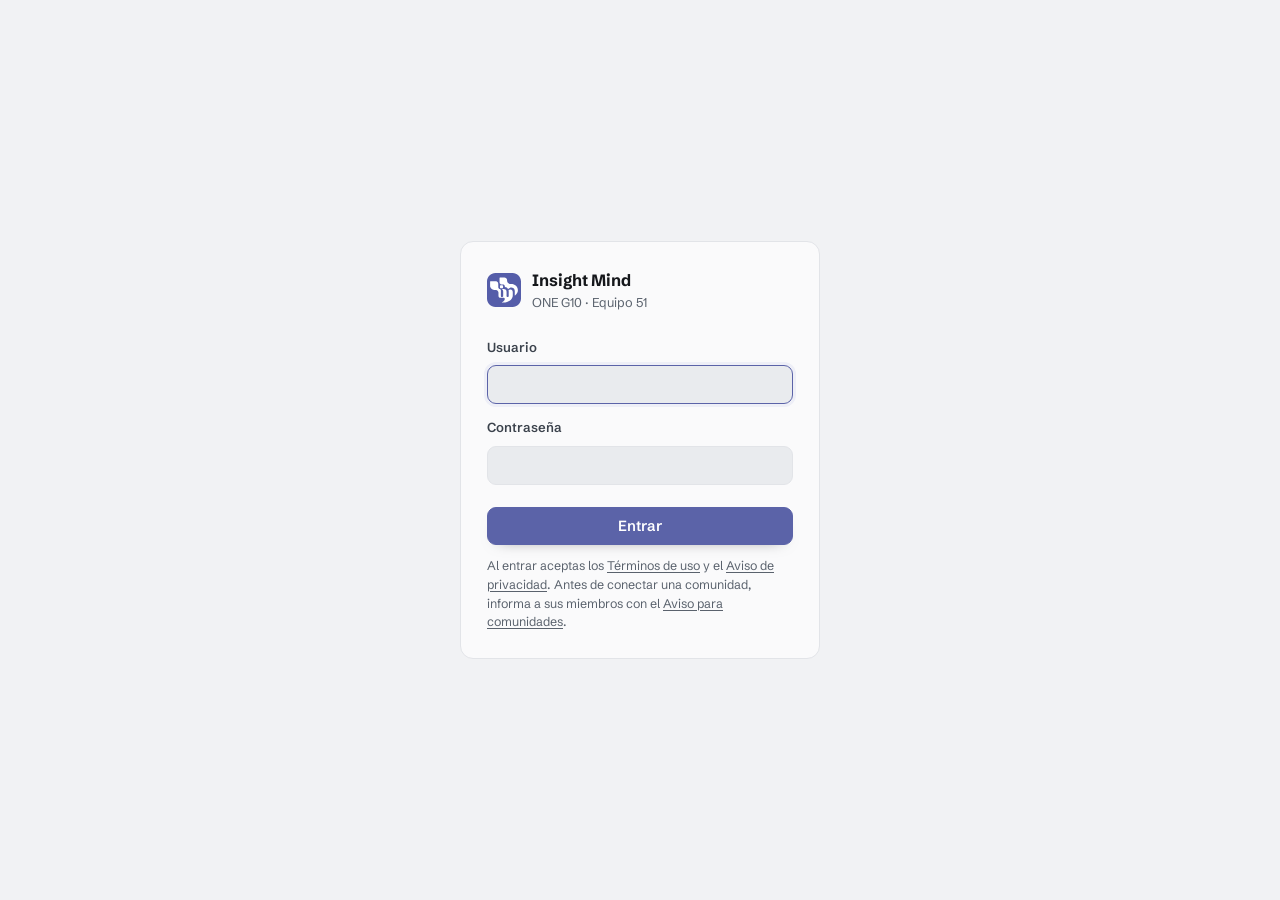
==== commit b9465fa2: "Cumplimiento legal: avisos, términos y minimización de datos hacia la IA Landing - legal/: aviso de " ====
--- a/frontend/insightmind-v2/index.html
+++ b/frontend/insightmind-v2/index.html
@@ -274,12 +274,34 @@
                 <p class="blk-title">Lote de interacciones</p>
                 <p class="blk-info">Acepta <code>.json</code> y <code>.csv</code>. También puede llegar por webhook
                   desde Discord o un formulario.</p>
+                <div class="uso-cohere" id="cohere_uso" hidden>
+                  <div class="row" style="justify-content:space-between;align-items:center;margin-bottom:6px">
+                    <span class="label" style="margin:0">Llamadas a Cohere este mes</span>
+                    <span class="mono" id="cohere_txt" style="font-size:.85rem;font-weight:600">–</span>
+                  </div>
+                  <div class="prog" role="progressbar" aria-valuemin="0" aria-valuemax="100"
+                    aria-label="Llamadas a Cohere usadas este mes" id="cohere_prog"><i id="cohere_barra"></i></div>
+                  <p class="mini" id="cohere_nota" style="margin:6px 0 0"></p>
+                </div>
                 <div class="dropzone" id="drop">Arrastra el archivo aquí
                   <div class="row" style="justify-content:center;margin-top:11px">
                     <button class="btn sm" id="btn_file">Subir archivo</button>
                     <button class="btn primary sm" id="btn_ejemplo">Usar lote de ejemplo</button>
                   </div><input type="file" id="file" accept=".json,.csv" multiple hidden>
                 </div>
+                <details class="acc pegar" id="pegar_bloque">
+                  <summary>Pegar mensajes en crudo</summary>
+                  <div class="body">
+                    <p class="mini" style="margin:0 0 8px">Tal como se copian de Discord, o una línea por mensaje con
+                      <code>Nombre: mensaje</code>. Sin etiquetas: la IA clasifica cada uno desde cero.</p>
+                    <textarea id="pegar_texto" rows="6" aria-label="Mensajes a pegar"
+                      placeholder="Ana: Conseguí mi primer empleo como dev junior&#10;Martín: Llevo tres días sin poder entrar al laboratorio"></textarea>
+                    <div class="row" style="margin-top:9px;gap:8px">
+                      <input type="text" id="pegar_canal" value="#general" aria-label="Canal de origen" style="max-width:160px">
+                      <button class="btn sm" id="btn_pegar">Agregar al lote</button>
+                    </div>
+                  </div>
+                </details>
                 <div id="archivos_subidos" class="archivos" hidden>
                   <div class="archivos-head">
                     <span class="label" style="margin:0">Archivos subidos</span>
@@ -570,6 +592,7 @@
       <input type="password" id="login_pass" name="password" autocomplete="current-password" required>
       <div class="login-err" id="login_err" role="alert" hidden></div>
       <button class="btn primary" id="login_btn" type="submit">Entrar</button>
+      <p class="login-legal">Al entrar aceptas los <a href="/landing/legal/terminos.html" target="_blank" rel="noopener">Términos de uso</a> y el <a href="/landing/legal/privacidad.html" target="_blank" rel="noopener">Aviso de privacidad</a>. Antes de conectar una comunidad, informa a sus miembros con el <a href="/landing/legal/comunidad.html" target="_blank" rel="noopener">Aviso para comunidades</a>.</p>
     </form>
   </div>
 
--- a/frontend/insightmind-v2/css/styles.css
+++ b/frontend/insightmind-v2/css/styles.css
@@ -983,3 +983,20 @@
   body:has(#p_panorama:not([hidden])) .pano-actualizar-m{display:inline-flex}
   .pano-actualizar-m .ico{width:19px;height:19px}
 }
+
+/* Barra de consumo estimado de Cohere */
+.uso-cohere{margin:0 0 14px;padding:11px 13px;border:1px solid var(--border);border-radius:10px;background:var(--panel-2)}
+.uso-cohere .prog i.alto{background:var(--warn)}
+.uso-cohere .prog i.critico{background:var(--danger,#B3261E)}
+
+/* Ingesta: mensajes pegados en crudo y marca de tipo corregido por la IA */
+.pegar{margin-top:12px}
+.pegar textarea{width:100%}
+.tipo-pista{color:var(--warn);font-weight:600}
+
+/* Avisos legales: en el acceso y antes de publicar (ver docs/legal/) */
+.login-legal{margin:4px 0 0;font-size:.78rem;line-height:1.5;color:var(--muted)}
+.login-legal a{color:inherit;text-decoration:underline;text-underline-offset:2px}
+.confirmacion-legal{display:flex;gap:10px;align-items:flex-start;margin-top:12px;padding:12px 14px;
+  border:1px solid var(--border);border-radius:var(--radius);background:var(--panel-2);font-size:.86rem;line-height:1.45;cursor:pointer}
+.confirmacion-legal input{margin-top:3px;flex:none;width:16px;height:16px;accent-color:var(--primary)}
